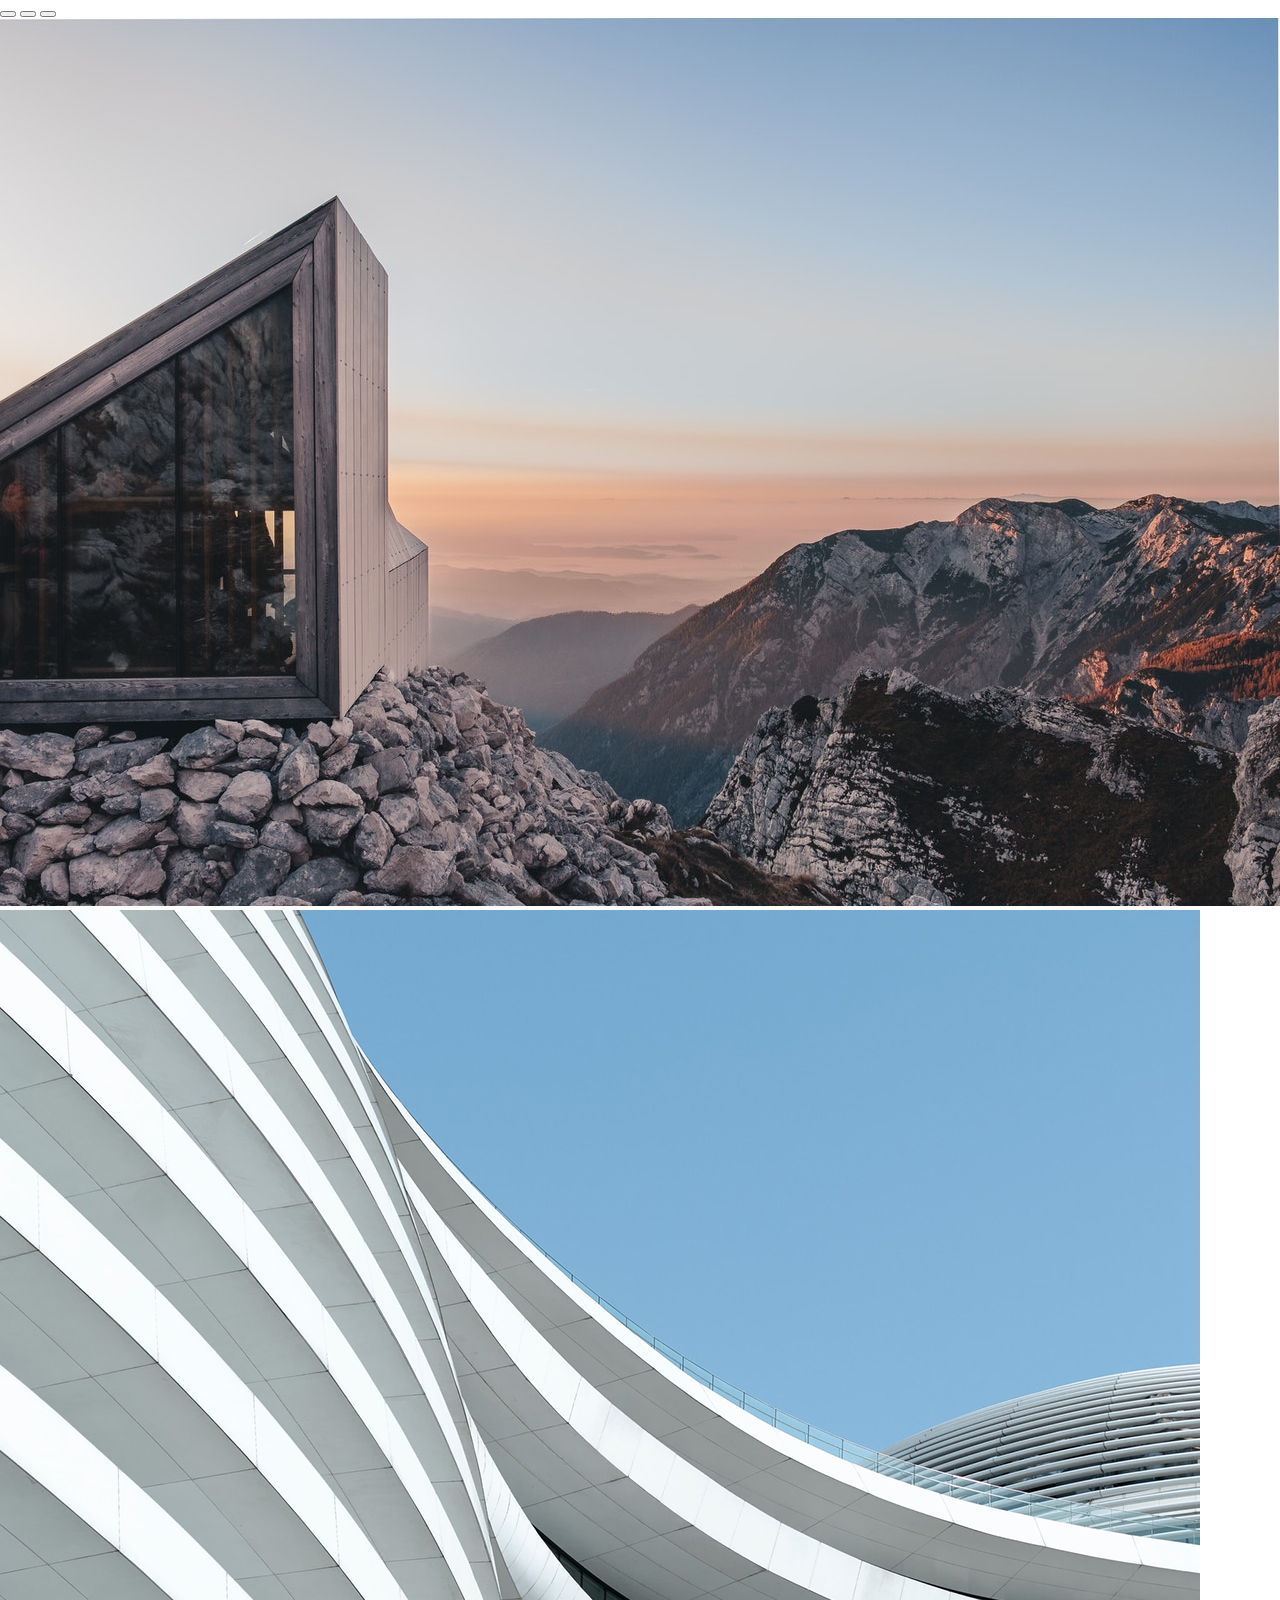
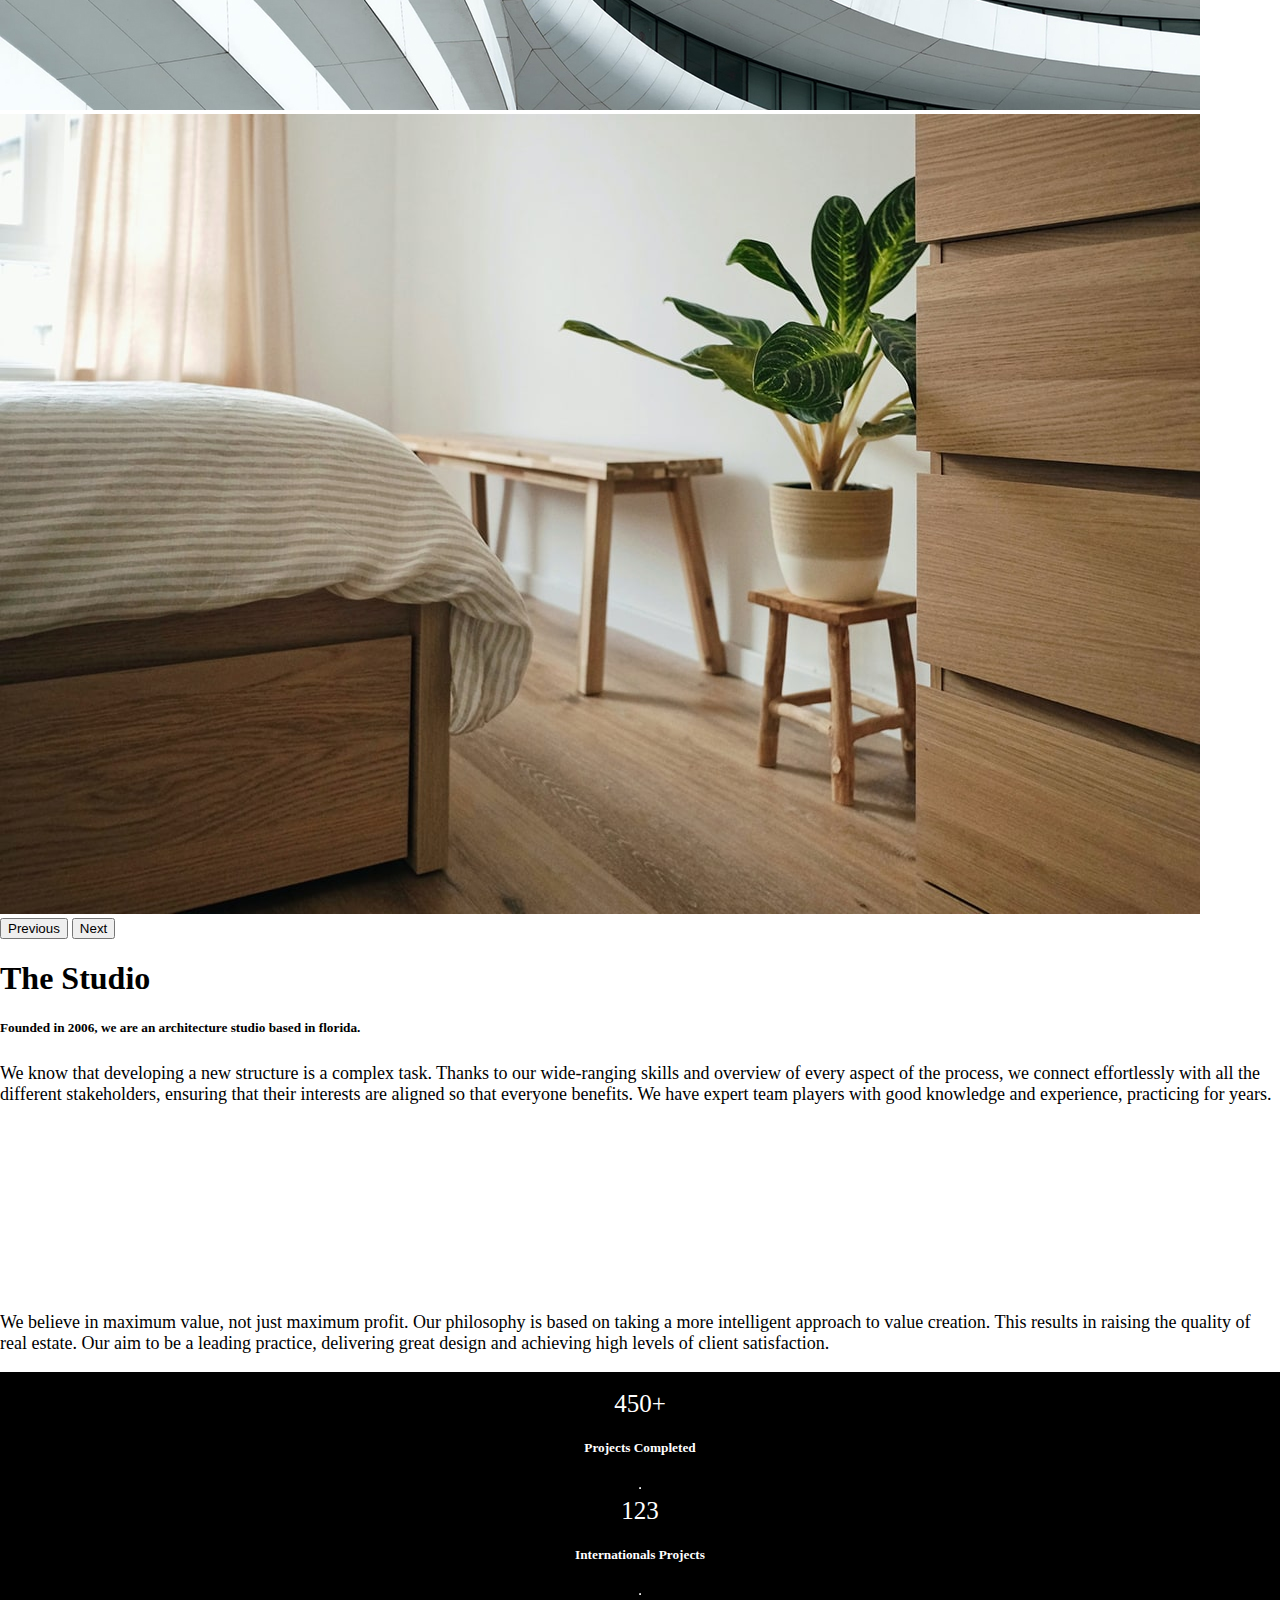
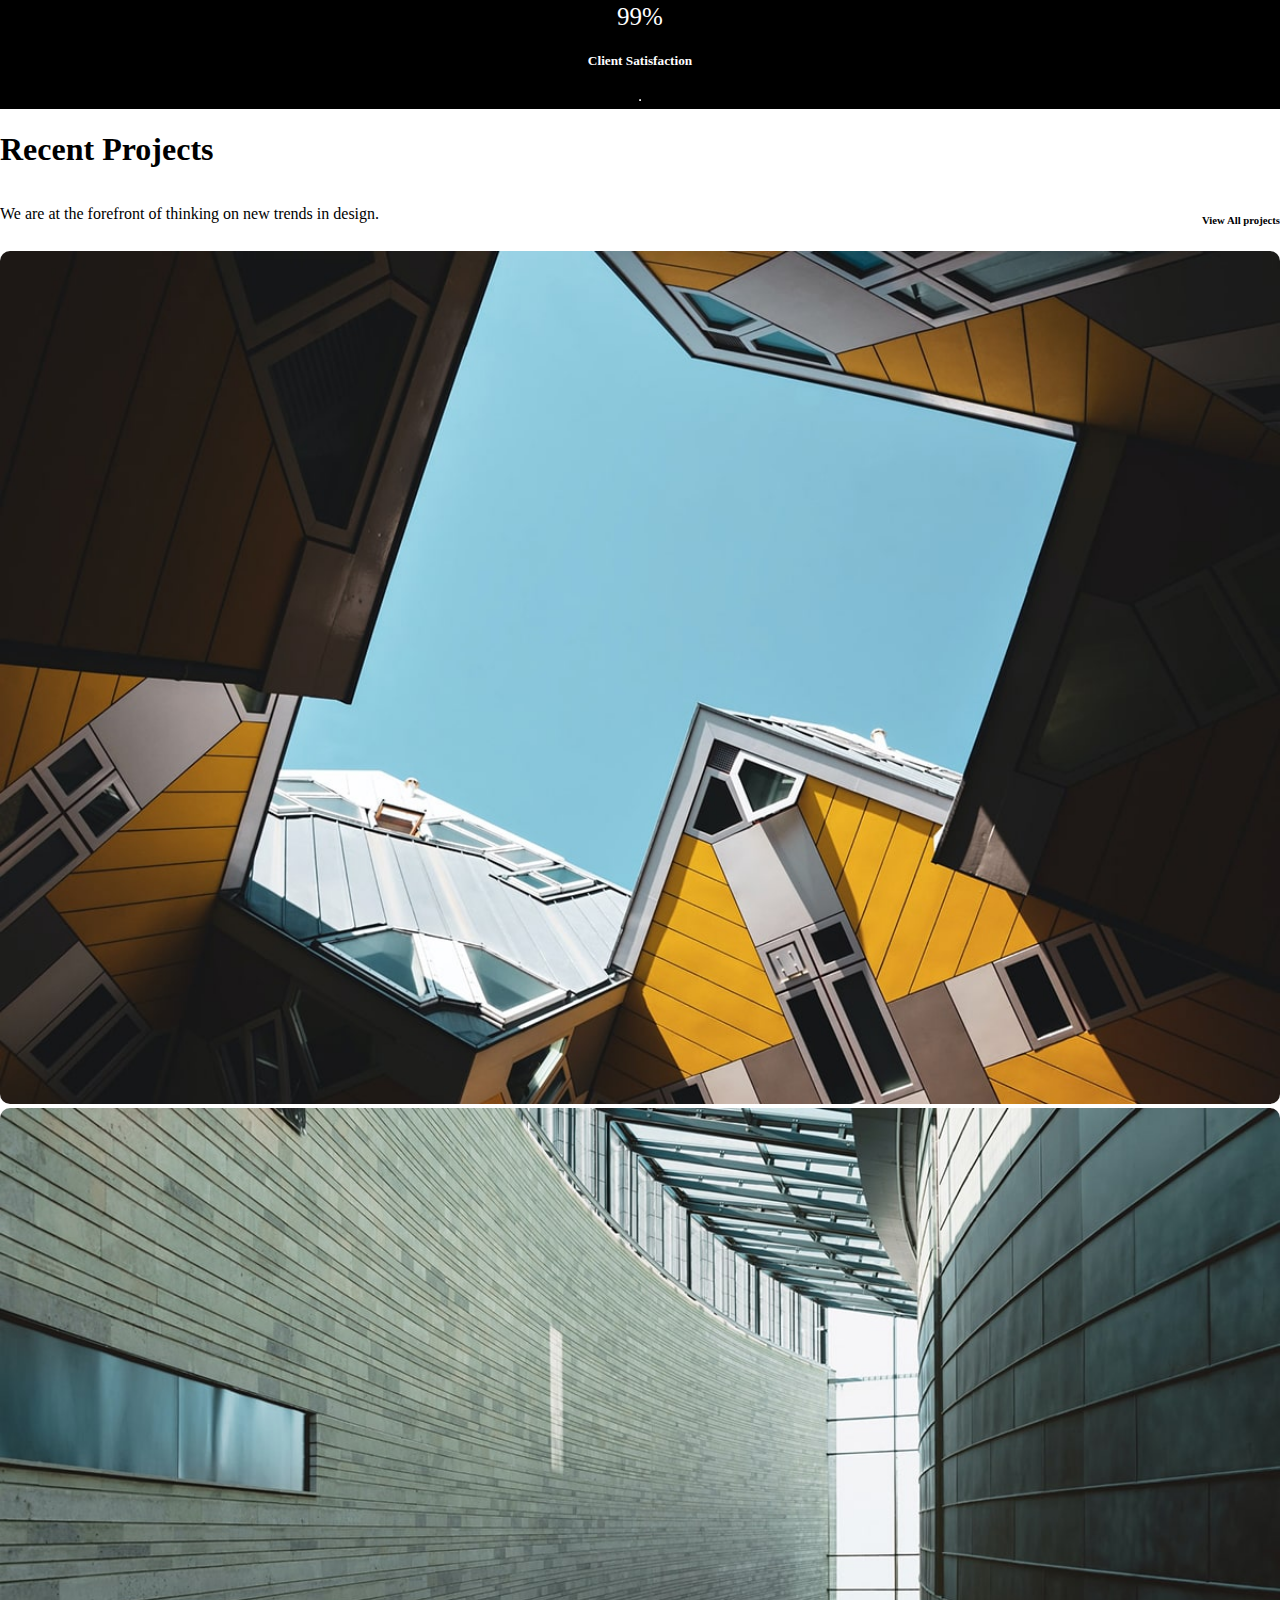
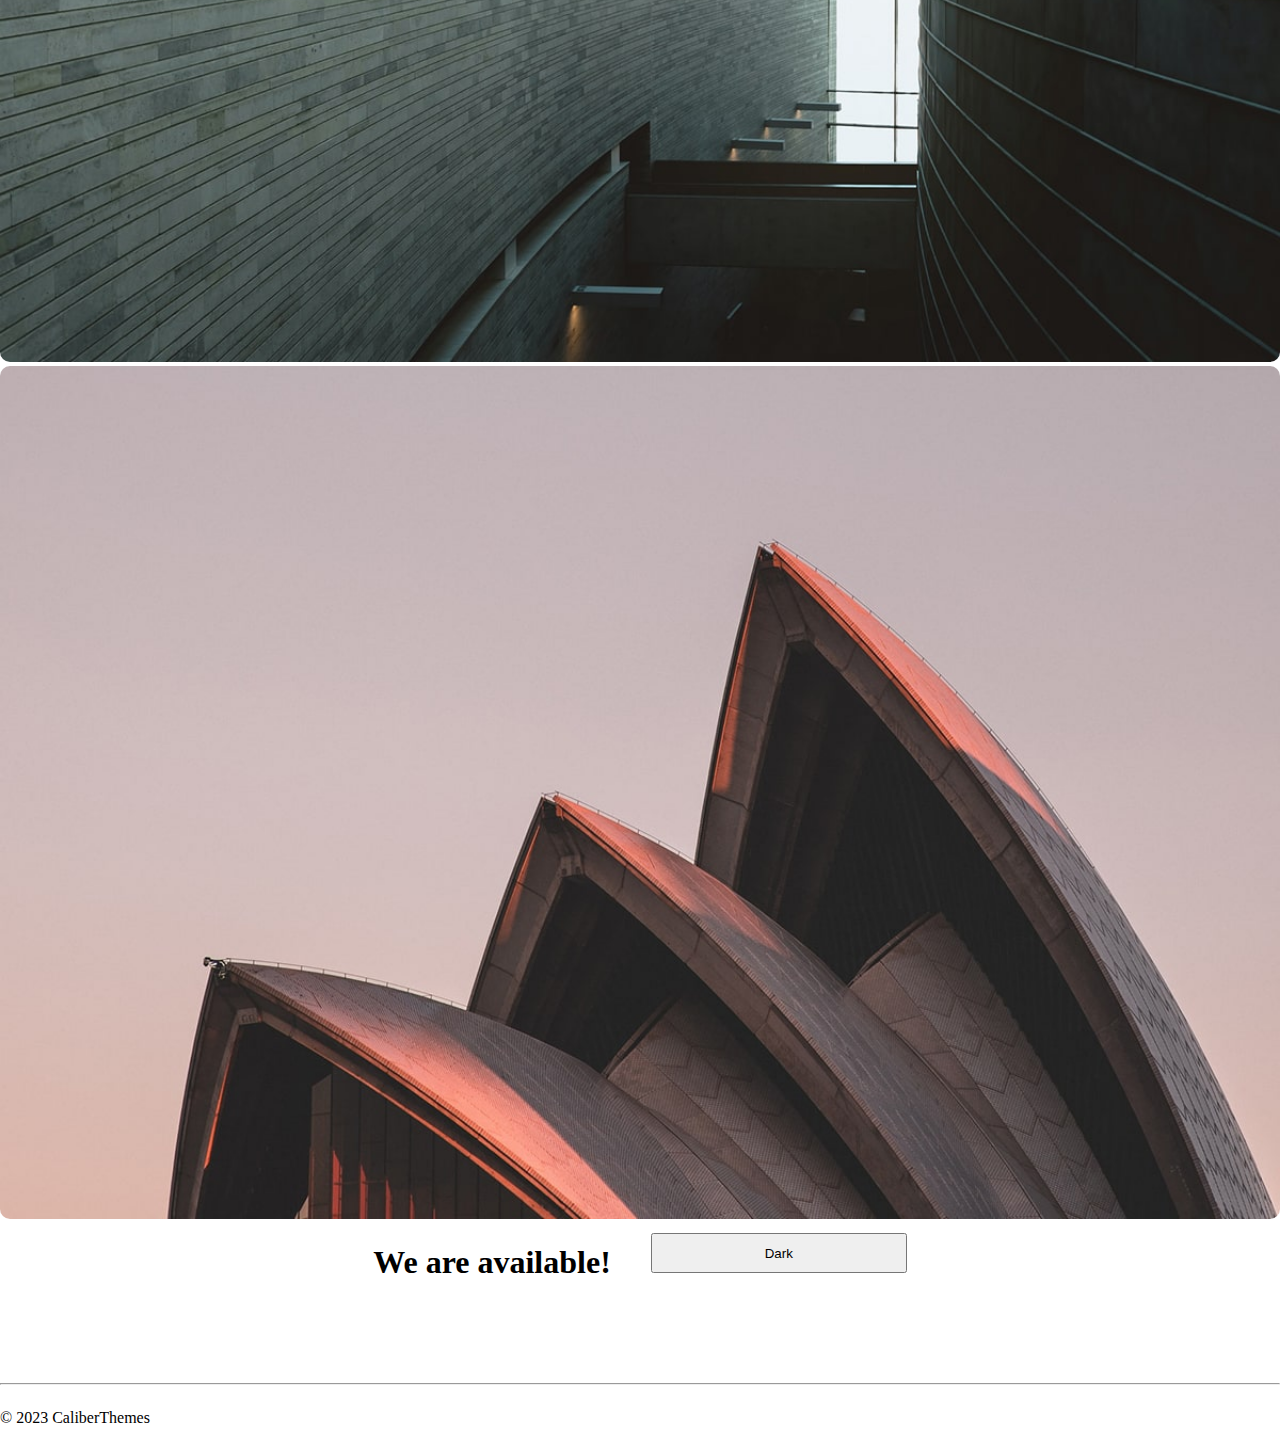
==== Assigment-2/index.html @ 37803440 "pushh" ====
<!DOCTYPE html>
<html lang="en">
  <head>
    <meta charset="UTF-8" />
    <meta name="viewport" content="width=device-width, initial-scale=1.0" />
    <link rel="stylesheet" href="style.css" />
    <link
      href="https://cdn.jsdelivr.net/npm/bootstrap@5.3.2/dist/css/bootstrap.min.css"
      rel="stylesheet"
      integrity="sha384-T3c6CoIi6uLrA9TneNEoa7RxnatzjcDSCmG1MXxSR1GAsXEV/Dwwykc2MPK8M2HN"
      crossorigin="anonymous"
    />
    <link
      rel="stylesheet"
      href="https://cdnjs.cloudflare.com/ajax/libs/font-awesome/6.4.2/css/all.min.css"
      integrity="sha512-z3gLpd7yknf1YoNbCzqRKc4qyor8gaKU1qmn+CShxbuBusANI9QpRohGBreCFkKxLhei6S9CQXFEbbKuqLg0DA=="
      crossorigin="anonymous"
      referrerpolicy="no-referrer"
    />
    <link
      href="https://fonts.googleapis.com/css?family=Poppins"
      rel="stylesheet"
    />
    <title>my project</title>
  </head>
  <body>
    <div class="container-fluid">
        <div id="carouselExampleIndicators" class="carousel slide">
            <div class="carousel-indicators">
              <button type="button" data-bs-target="#carouselExampleIndicators" data-bs-slide-to="0" class="active" aria-current="true" aria-label="Slide 1"></button>
              <button type="button" data-bs-target="#carouselExampleIndicators" data-bs-slide-to="1" aria-label="Slide 2"></button>
              <button type="button" data-bs-target="#carouselExampleIndicators" data-bs-slide-to="2" aria-label="Slide 3"></button>
            </div>
            <div class="carousel-inner">
              <div class="carousel-item active">
                <img src="/asset 6.jpeg" class="d-block w-100" alt="..." >
              </div>
              <div class="carousel-item">
                <img src="/asset 7.jpeg" class="d-block w-100" alt="...">
              </div>
              <div class="carousel-item">
                <img src="/asset 8.jpeg" class="d-block w-100" alt="...">
              </div>
            </div>
            <button class="carousel-control-prev" type="button" data-bs-target="#carouselExampleIndicators" data-bs-slide="prev">
              <span class="carousel-control-prev-icon" aria-hidden="true"></span>
              <span class="visually-hidden">Previous</span>
            </button>
            <button class="carousel-control-next" type="button" data-bs-target="#carouselExampleIndicators" data-bs-slide="next">
              <span class="carousel-control-next-icon" aria-hidden="true"></span>
              <span class="visually-hidden">Next</span>
            </button>
          </div>
    </div>
    <nav>
      <div class="navbar">
        <div class="container-fluid my-nav">
            <div class="logo">
                <img src="/asset 1.png" alt="">
            </div>
            <div class="list">
                <ul>
                    <li><a href="">Home</a></li>
                    <li><a href="">About us</a></li>
                    <li><a href="">Projects layouts</a></li>
                    <li><a href="">Project Single</a></li>
                    <li><a href="">Blog</a></li>
                    <li><a href="">Contact</a></li>
                </ul>
            </div>
        </div>
      </div>
    </nav>
    <main>
        <section>
            <div class="container mt-5">
                <div class="row">
                    <div class="col-lg-6">
                        <div class="body-title">
                            <h1>The Studio</h1>
                        </div>
                        <h5 class="heading-body">
                            Founded in 2006, we are an architecture studio based in florida.
                        </h5>
                        <p class="body-para">
                            We know that developing a new structure is a complex task. Thanks to our wide-ranging skills and overview of every aspect of the process, we connect effortlessly with all the different stakeholders, ensuring that their interests are aligned so that everyone benefits. We have expert team players with good knowledge and experience, practicing for years.
                        </p>
                    </div>
                    <div class="col-lg-6">
                        <p class="body-para2">
                            We believe in maximum value, not just maximum profit. Our philosophy is based on taking a more intelligent approach to value creation. This results in raising the quality of real estate. Our aim to be a leading practice, delivering great design and achieving high levels of client satisfaction.
                        </p>
                    </div>
                </div>
            </div>
            <div class="container mt-5">
                <div class="second-body">
                    <div class="row">
                        <div class="col-lg-8">
                            <img src="https://kraft.caliberthemes.com/architecture/wp-content/uploads/sites/14/2020/06/counter-bg-image.jpg?id=33" alt="" width="100%">
                        </div>
                        <div class="col-lg-4 black-content">
                            <div class="numbers">
                                450+
                            </div>
                            <h5 class="result">
                                Projects Completed
                            </h5>
                            <hr>
                            <div class="numbers">
                                123
                            </div>
                            <h5 class="result">
                                Internationals Projects
                            </h5>
                            <hr >
                            <div class="numbers">
                                99%
                            </div>
                            <h5 class="result">
                                Client Satisfaction
                            </h5>
                            <hr>
                        </div>
                        
                    </div>
                    
                    </div>
                    <div class="container mt-5">
                        <div class="all-projects">
                        <h1 class="recents">
                            Recent Projects
                        </h1>
                        <div class="paras">
                        <p class="recent-para">
                            We are at the forefront of thinking on new trends in design.
                        </p>
                        <div class="view-projects">
                            <h6>View All projects </h6>
                        </div>
                        </div>
                    </div>
                </div>
            </div>
        </section>
        <section>
           <div class="container-fluid mt-3">
            <div class="sliders">
                <div class="row">
                    <div class="col-lg-4 col-img">
                        <img src="/asset 11.jpeg" alt=""width="100%">
                    </div>
                    <div class="col-lg-4 col-img">
                        <img src="/asset 12.jpeg" alt=""width="100%">
                    </div>
                    <div class="col-lg-4 col-img">
                        <img src="/asset 10.jpeg" alt=""width="100%">
                    </div>
                </div>
            </div>
        </div>
        <div class="container mt-5">
        <div class="aval">
            <h1 class="available">
                We are available!
            </h1>
            <button type="button" class="btn btn-outline-dark my-btn">Dark</button>
        </div>
    </div>
        </section>
    </main>
    <footer>
        <hr style="margin-top: 80px;color: #666666; ">
        <div class="container my-foot mt-5 mb-3">
            <p class="footer-para">
                © 2023 CaliberThemes
            </p>
            <div class="footer-logo">
      <a href=""> <i class="fa fa-facebook" aria-hidden="true"></i></a> 
       <a href=""><i class="fa fa-twitter" aria-hidden="true"></i></a> 
        <a href=""><i class="fa fa-pinterest" aria-hidden="true"></i></a>
                
            </div>
        </div>
    </footer>
    <script
      src="https://cdn.jsdelivr.net/npm/bootstrap@5.3.2/dist/js/bootstrap.bundle.min.js"
      integrity="sha384-C6RzsynM9kWDrMNeT87bh95OGNyZPhcTNXj1NW7RuBCsyN/o0jlpcV8Qyq46cDfL"
      crossorigin="anonymous"
    ></script>
    <script
      src="https://kit.fontawesome.com/f86f59e8ea.js"
      crossorigin="anonymous"
    ></script>
  </body>
</html>
---- Assigment-2/style.css ----
body{
    margin: 0;
    padding: 0;
}
.my-nav{
    position: absolute;
    margin-top: 0px;
    bottom: 950px;
    z-index: 1000;
}
.logo{
    margin-left: 5%;
}
.list{
    margin-right: 5%;
}
.list ul li a{
    text-decoration: none;
    color: White;
    margin-left: 15px;
    font-size: 20px;
    font-weight: 500;
   
}
.list ul li{
    display: inline;
  
}
.body-para{
    font-size: 18px;
    padding-top: 5px;
}
.body-para2{
    font-size: 18px;
    padding-top: 14.8%;
}
.second-body{
    color: white;
    background-color: black;
}

.black-content{
display: flex;
justify-content: center;
align-items: center;
flex-direction: column;
}
.numbers{
    font-size: 25px;
    font-weight: 500;

}
.col-img img{
    border-radius: 10px;
}
.paras{
    display: flex;
    justify-content: space-between;
}
.aval{
    display: flex;
    justify-content: center;
}
.available{
    font-weight: 700;
}
.my-btn{
    width: 20%;
    margin-left: 40px;
    height: 40px;
    margin-top: 10px;
}
.my-foot{
    display: flex;
    justify-content: space-between;
}
.footer-logo ul li a{
    display: inline;
    color: black;
    text-decoration: none;
}
.icons i{
    display: inline;
}
.footer-logo i{
    color: #666666;
    margin-left: 20px;
}
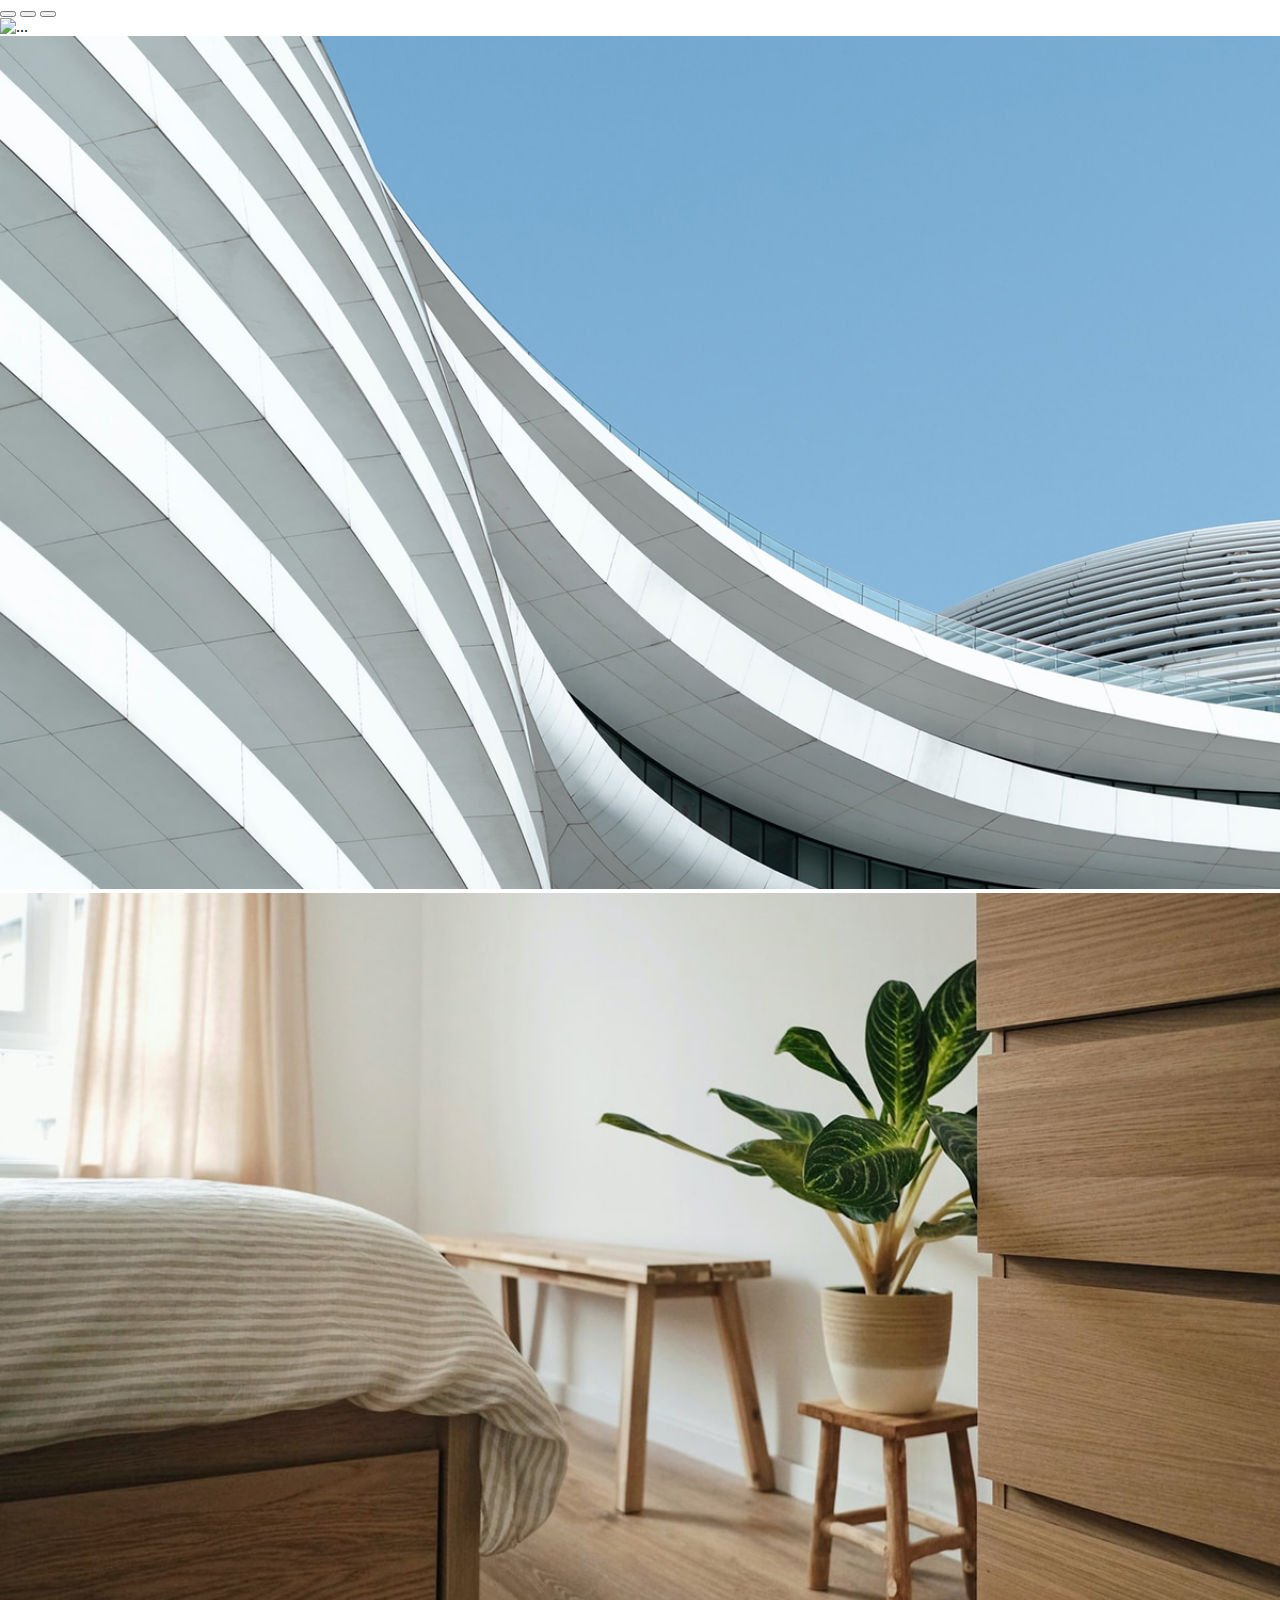
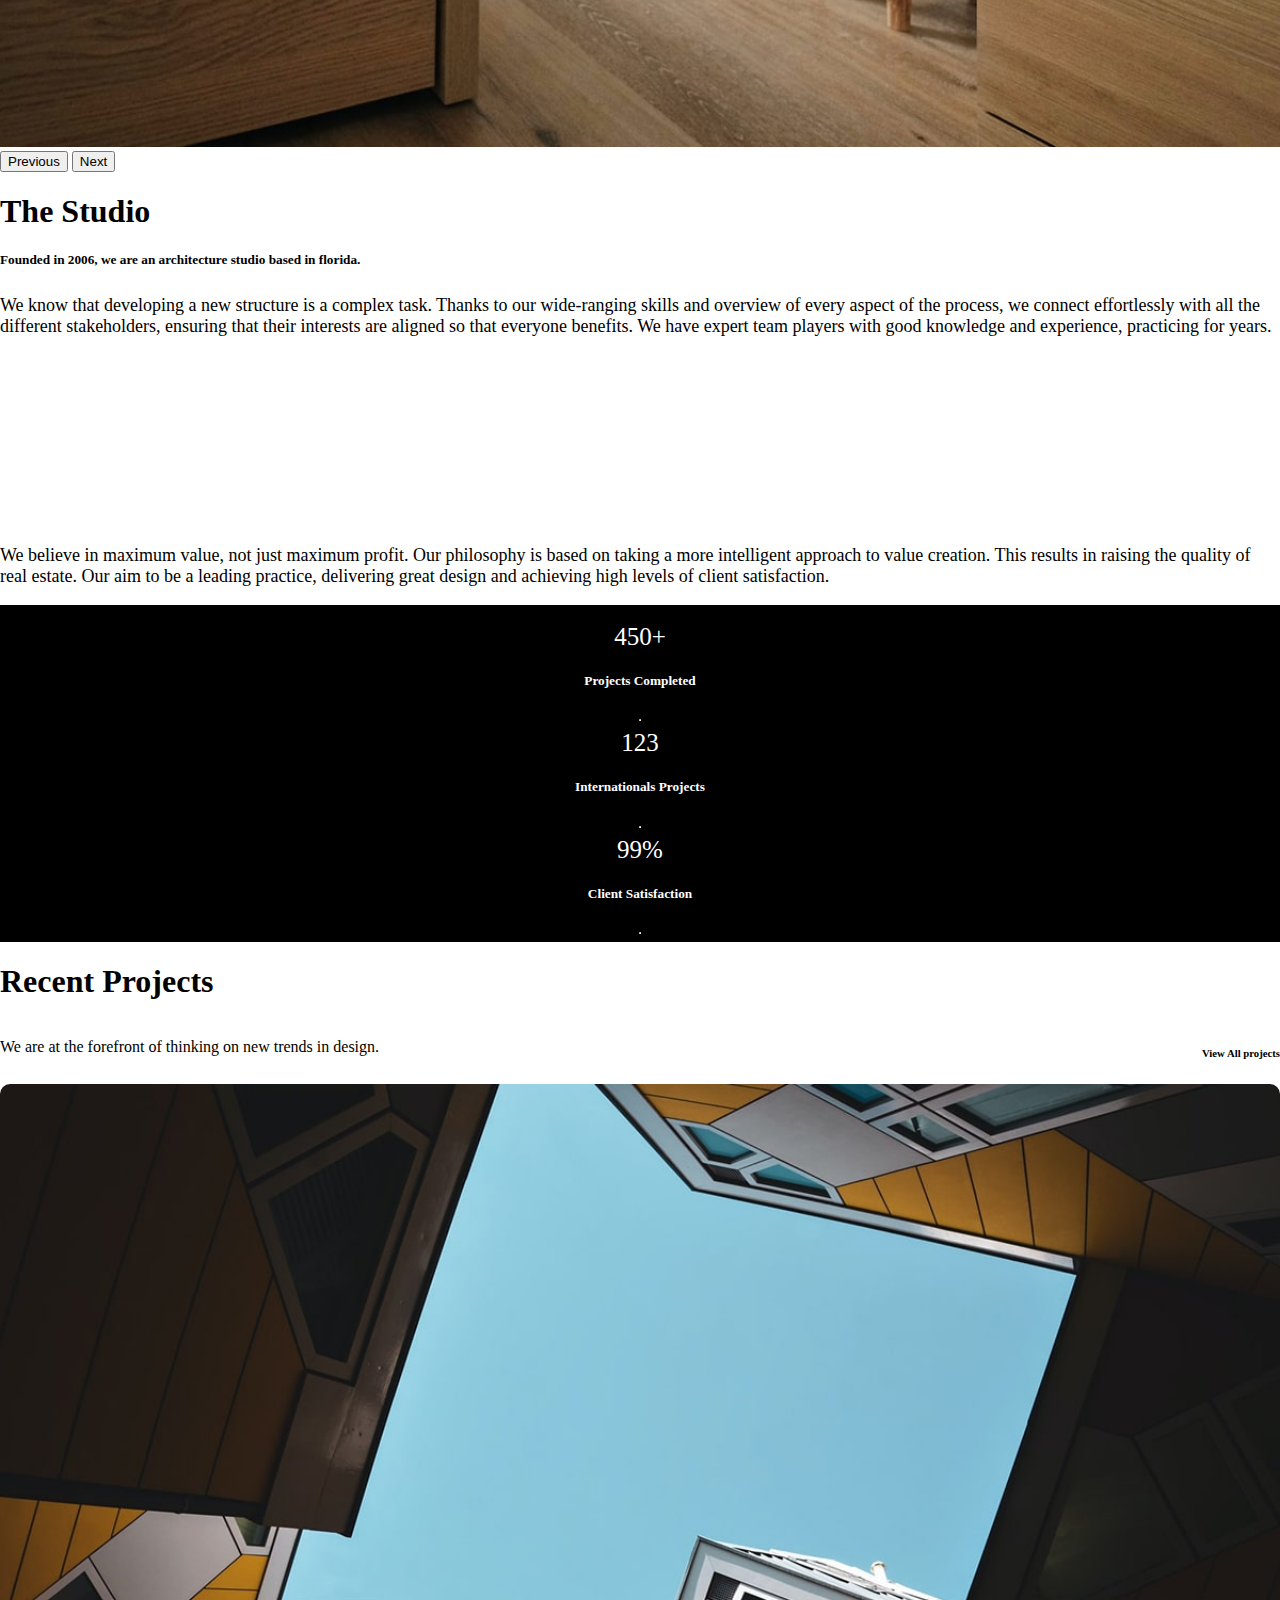
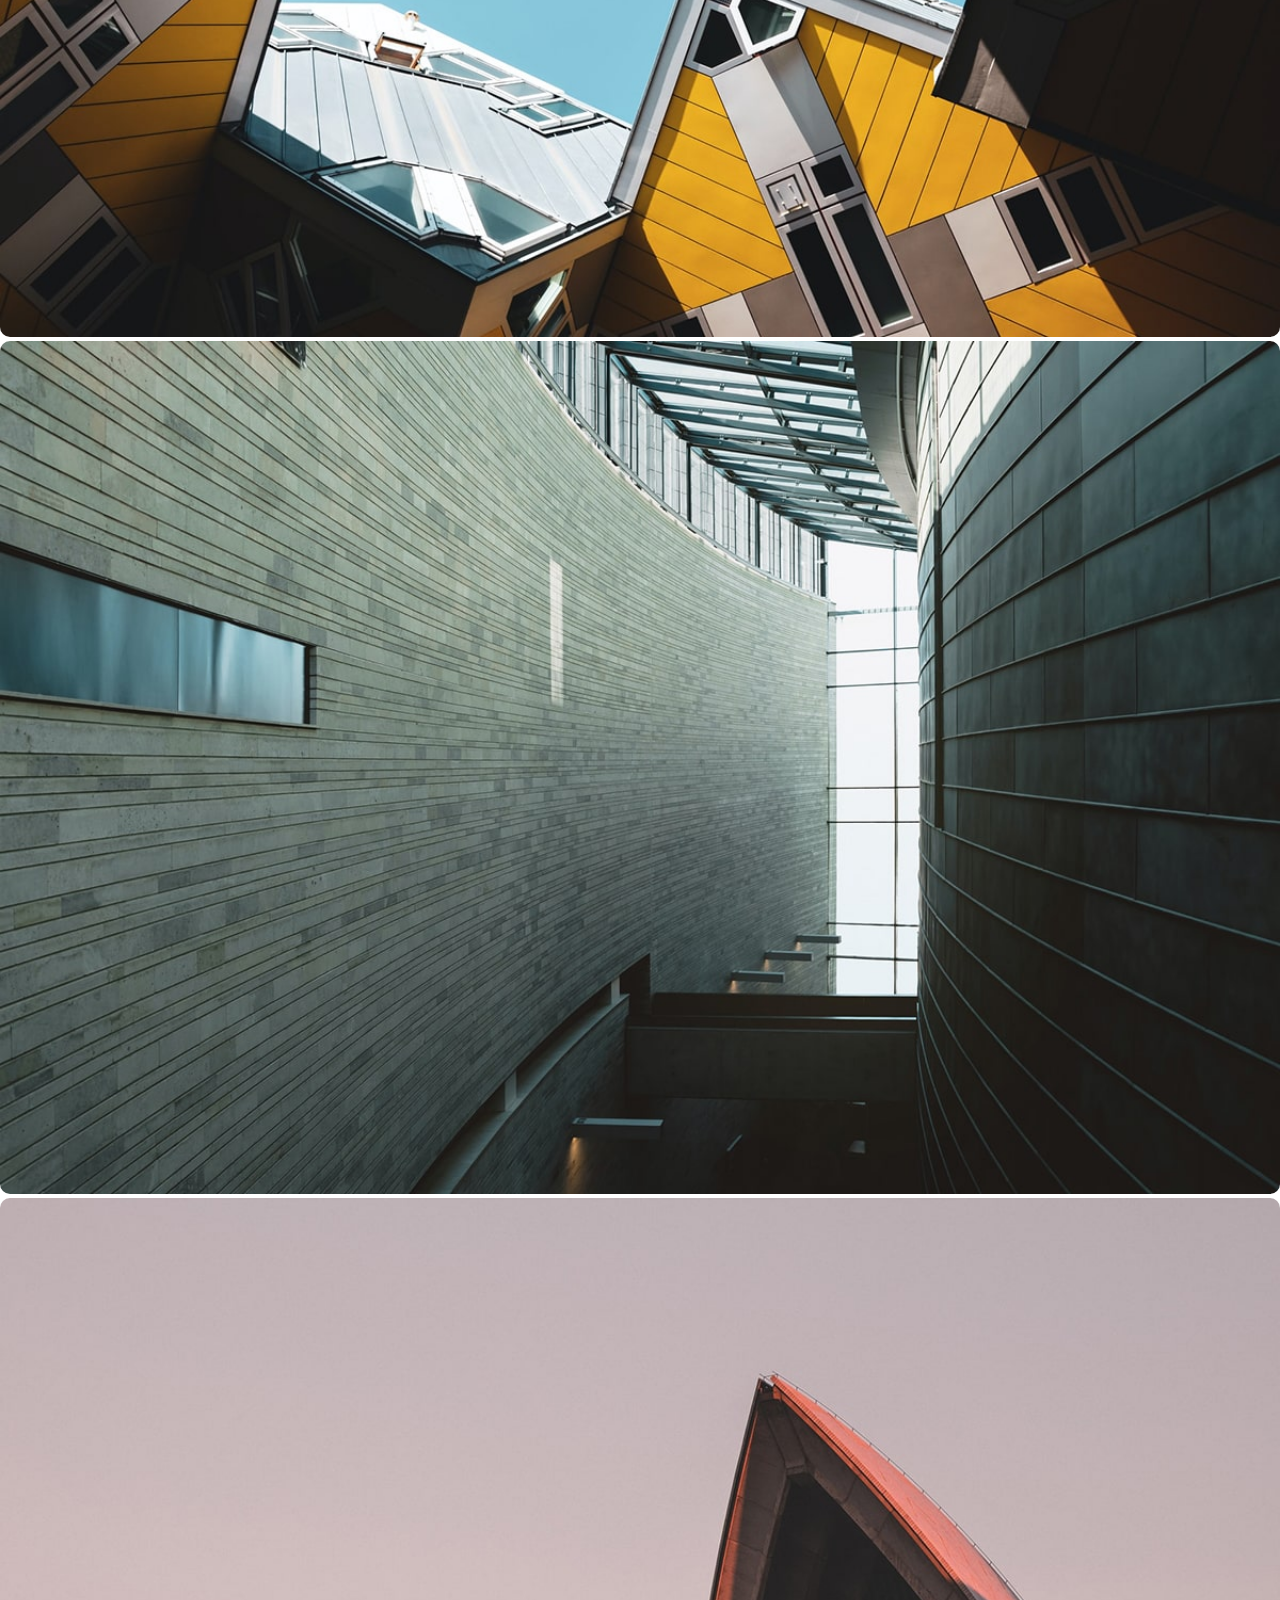
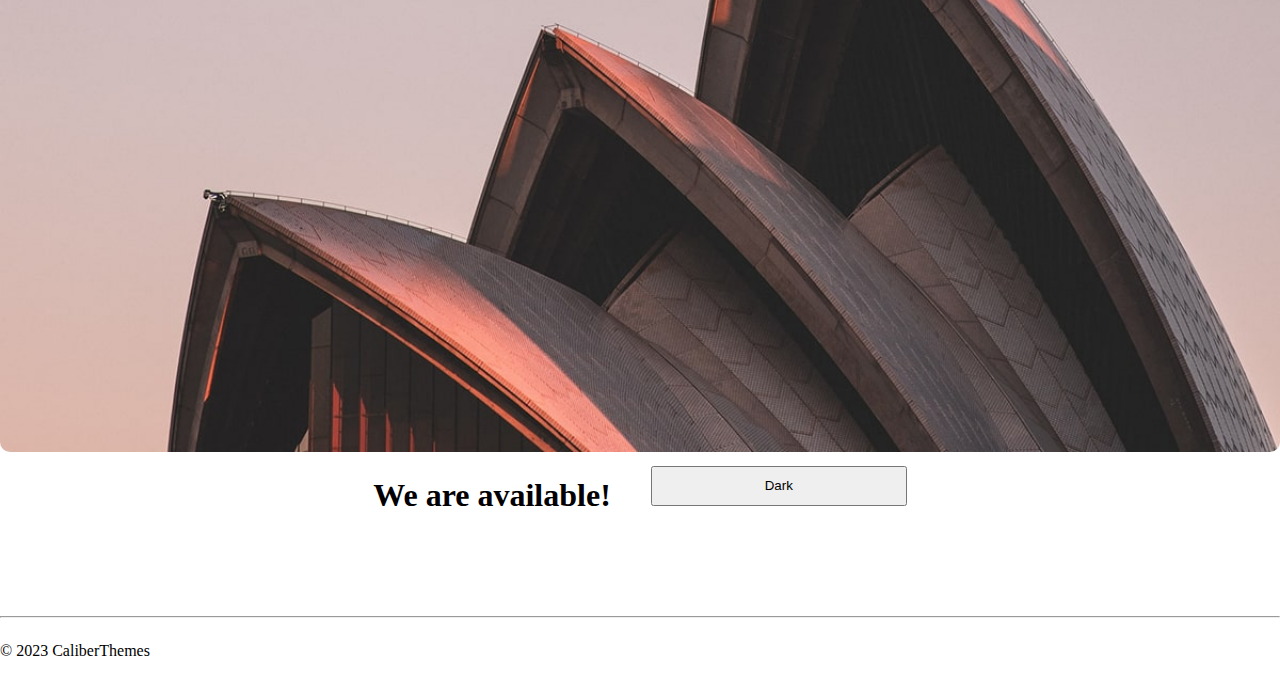
==== commit ca10f2d4: "mmm" ====
--- a/Assigment-2/index.html
+++ b/Assigment-2/index.html
@@ -33,13 +33,13 @@
             </div>
             <div class="carousel-inner">
               <div class="carousel-item active">
-                <img src="/asset 6.jpeg" class="d-block w-100" alt="..." >
+                <img src="https://kraft.caliberthemes.com/architecture/wp-content/uploads/sites/14/2020/06/Home-hero-image-min.jpg" class="d-block w-100" alt="..." width="100%">
               </div>
               <div class="carousel-item">
-                <img src="/asset 7.jpeg" class="d-block w-100" alt="...">
+                <img src="/asset 7.jpeg" class="d-block w-100" alt="..." width="100%">
               </div>
               <div class="carousel-item">
-                <img src="/asset 8.jpeg" class="d-block w-100" alt="...">
+                <img src="/asset 8.jpeg" class="d-block w-100" alt="..." width="100%">
               </div>
             </div>
             <button class="carousel-control-prev" type="button" data-bs-target="#carouselExampleIndicators" data-bs-slide="prev">
